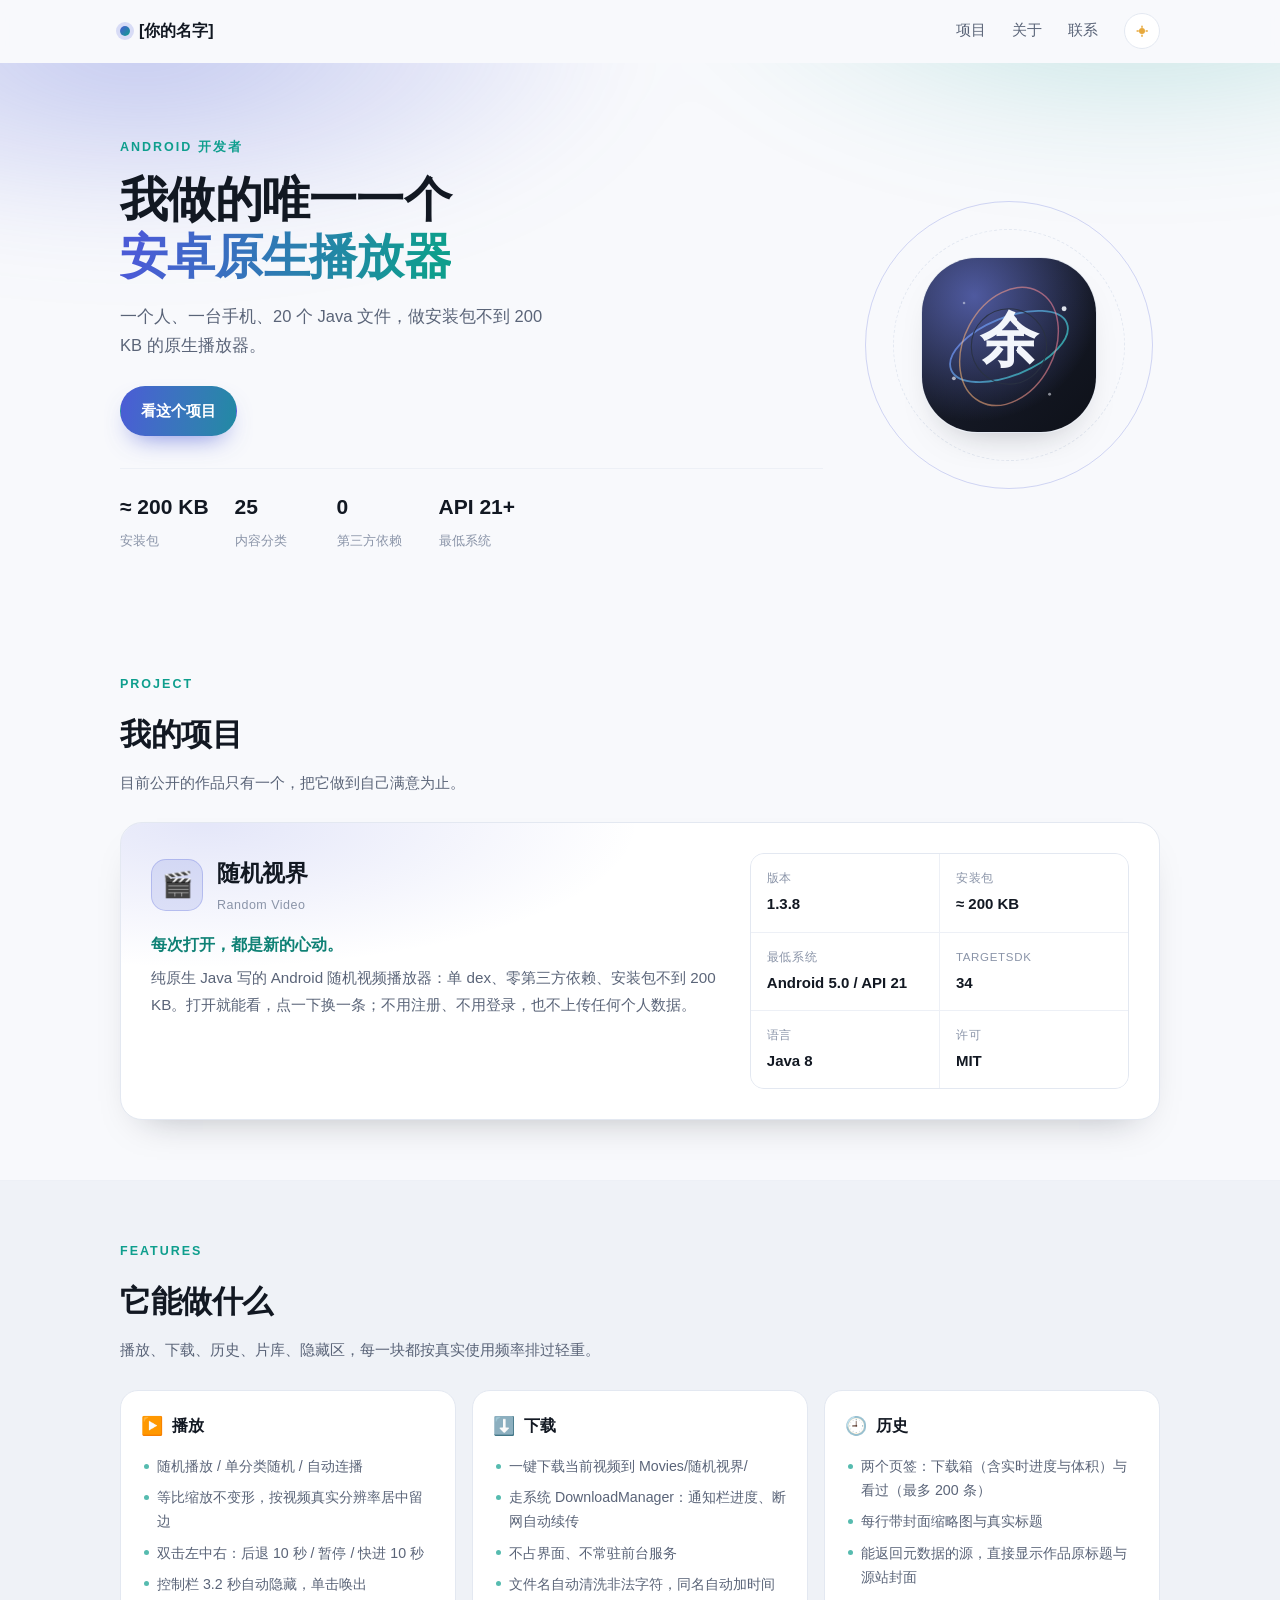
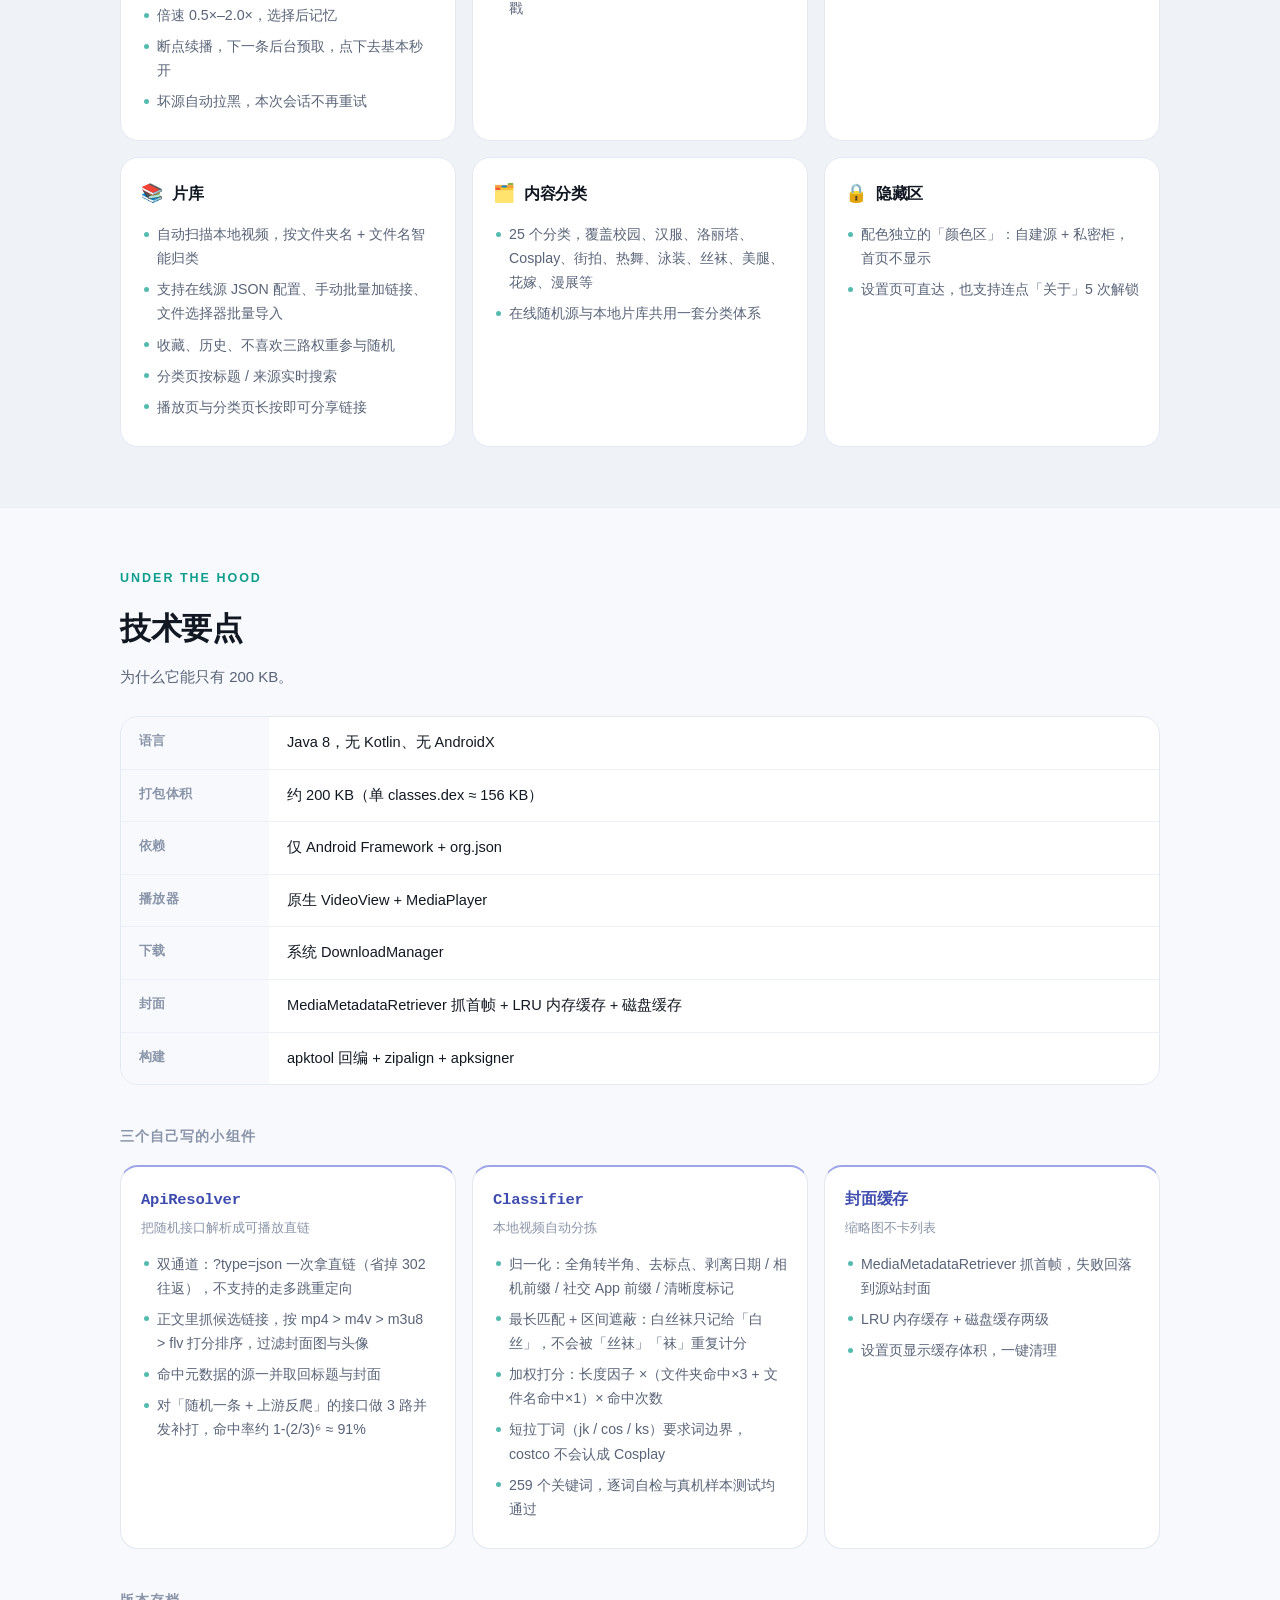
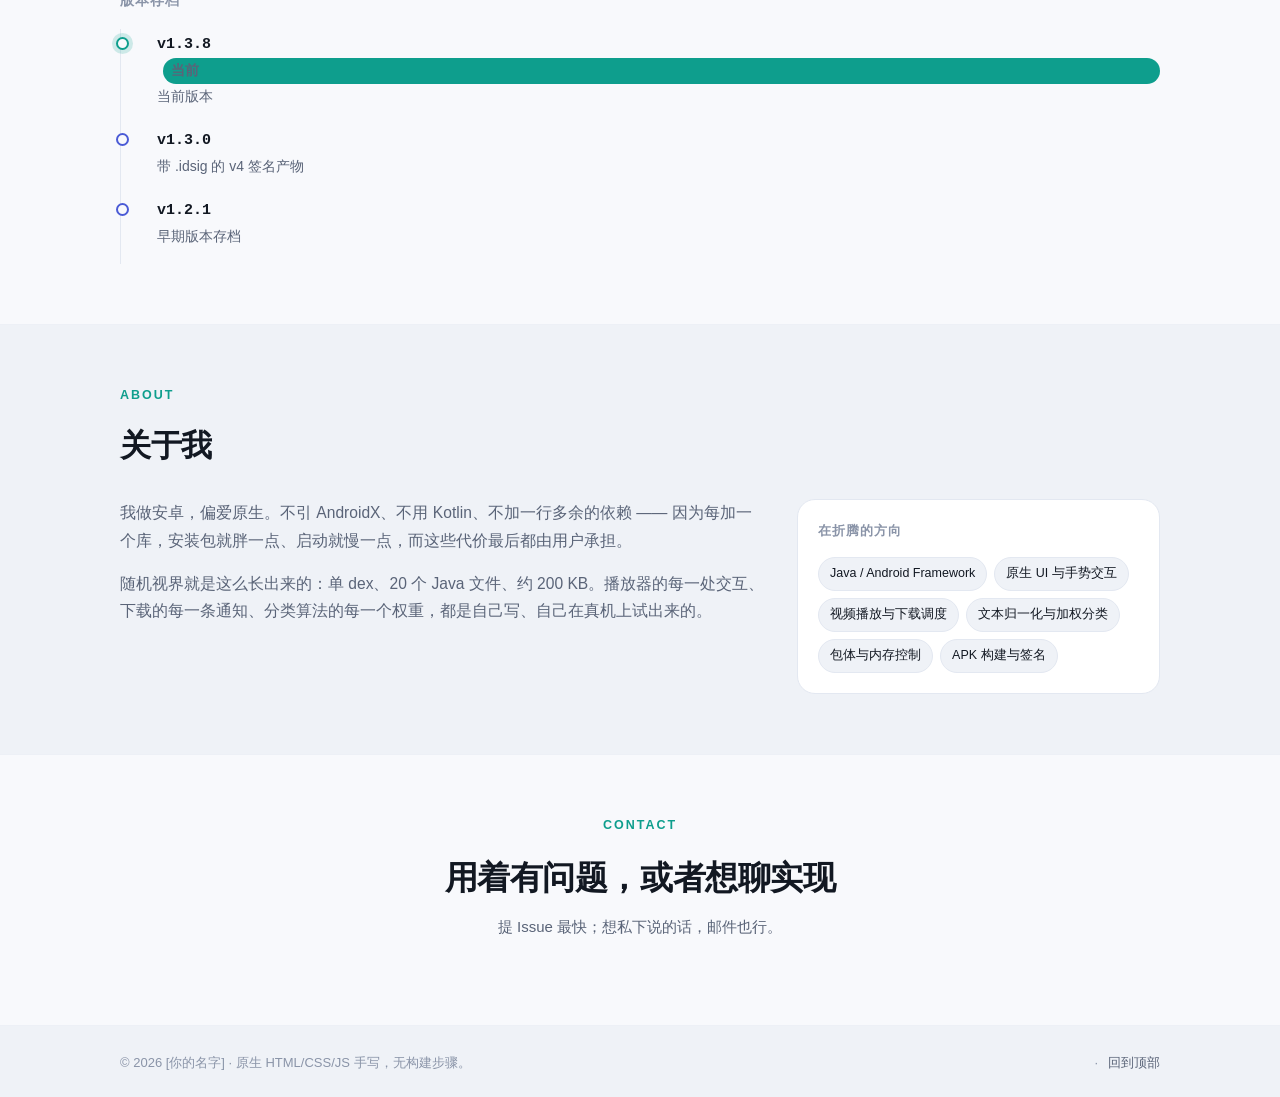
==== index.html @ 2f40b900 "feat: 随机视界作品集站点（单页静态站，含 GitHub Pages 自动部署）" ====
<!DOCTYPE html>
<html lang="zh-CN" data-theme="dark">
<head>
<meta charset="utf-8">
<meta name="viewport" content="width=device-width, initial-scale=1">
<title>随机视界 · 一个 200 KB 的安卓原生播放器</title>
<meta name="description" content="随机视界（Random Video）：纯原生 Java 写的安卓随机视频播放器，单 dex、零第三方依赖、安装包不到 200 KB。">
<meta name="theme-color" content="#0b0d12">
<meta property="og:type" content="website">
<meta property="og:title" content="随机视界 · 一个 200 KB 的安卓原生播放器">
<meta property="og:description" content="打开就能看，点一下换一条。不用注册、不用登录、不上传任何个人数据。">
<meta property="og:image" content="assets/img/avatar.svg">
<link rel="icon" href="assets/img/favicon.svg" type="image/svg+xml">
<link rel="stylesheet" href="assets/css/style.css">
</head>
<body>
<a class="skip" href="#project">跳到项目</a>

<header class="nav" id="nav">
  <div class="wrap nav-inner">
    <a class="brand" href="#top">
      <span class="brand-dot"></span>
      <span id="brandName">我的作品集</span>
    </a>
    <nav class="nav-links" aria-label="主导航">
      <a href="#project">项目</a>
      <a href="#about">关于</a>
      <a href="#contact">联系</a>
    </nav>
    <button class="theme-btn" id="themeBtn" type="button" aria-label="切换主题" title="深色 / 浅色">
      <svg viewBox="0 0 24 24" width="18" height="18" aria-hidden="true"><path class="sun" d="M12 4.5a1 1 0 0 1 1 1V7a1 1 0 1 1-2 0V5.5a1 1 0 0 1 1-1Zm0 12a1 1 0 0 1 1 1v1.5a1 1 0 1 1-2 0V17.5a1 1 0 0 1 1-1ZM4.5 12a1 1 0 0 1 1-1H7a1 1 0 1 1 0 2H5.5a1 1 0 0 1-1-1Zm12 0a1 1 0 0 1 1-1h1.5a1 1 0 1 1 0 2H17.5a1 1 0 0 1-1-1ZM12 8a4 4 0 1 0 0 8 4 4 0 0 0 0-8Z"/></svg>
    </button>
  </div>
</header>

<main id="top">
  <!-- ================= HERO ================= -->
  <section class="hero">
    <div class="hero-glow" aria-hidden="true"></div>
    <div class="wrap hero-inner">
      <div class="hero-text">
        <p class="eyebrow" id="heroRole">Android 开发者</p>
        <h1 class="hero-title">我做的唯一一个<br><span class="grad">安卓原生播放器</span></h1>
        <p class="hero-sub" id="heroTagline">一个人、一台手机、20 个 Java 文件，做安装包不到 200 KB 的原生播放器。</p>
        <div class="hero-actions">
          <a class="btn btn-primary" href="#project">看这个项目</a>
          <a class="btn btn-ghost" id="ghBtn" href="#" hidden target="_blank" rel="noopener">
            <svg viewBox="0 0 16 16" width="16" height="16" aria-hidden="true"><path fill="currentColor" d="M8 0C3.58 0 0 3.58 0 8c0 3.54 2.29 6.53 5.47 7.59.4.07.55-.17.55-.38v-1.33c-2.23.48-2.7-1.07-2.7-1.07-.36-.92-.89-1.17-.89-1.17-.73-.5.05-.49.05-.49.8.06 1.23.82 1.23.82.72 1.23 1.88.87 2.34.67.07-.52.28-.87.51-1.07-1.78-.2-3.64-.89-3.64-3.95 0-.87.31-1.59.82-2.15-.08-.2-.36-1.02.08-2.12 0 0 .67-.21 2.2.82a7.6 7.6 0 0 1 4 0c1.53-1.03 2.2-.82 2.2-.82.44 1.1.16 1.92.08 2.12.51.56.82 1.28.82 2.15 0 3.07-1.87 3.75-3.65 3.95.29.25.54.73.54 1.48v2.2c0 .21.15.46.55.38A8 8 0 0 0 8 0Z"/></svg>
            GitHub
          </a>
        </div>
        <ul class="hero-stats" id="heroStats"></ul>
      </div>
      <div class="hero-art" aria-hidden="true">
        <div class="ring ring-1"></div>
        <div class="ring ring-2"></div>
        <img class="avatar" src="assets/img/avatar.svg" alt="" width="200" height="200">
      </div>
    </div>
  </section>

  <!-- ================= 项目 ================= -->
  <section class="section" id="project">
    <div class="wrap">
      <div class="section-head">
        <div>
          <p class="eyebrow">Project</p>
          <h2>我的项目</h2>
          <p class="section-sub">目前公开的作品只有一个，把它做到自己满意为止。</p>
        </div>
      </div>

      <article class="showcase reveal">
        <div class="show-left">
          <div class="show-badge">
            <span class="show-emoji" id="pEmoji">🎬</span>
            <div>
              <h3 id="pName">随机视界</h3>
              <p id="pEn">Random Video</p>
            </div>
          </div>
          <p class="show-tagline" id="pTagline"></p>
          <p class="show-desc" id="pDesc"></p>
          <div class="show-actions">
            <a class="btn btn-primary" id="repoBtn" href="#" hidden target="_blank" rel="noopener">查看仓库</a>
            <a class="btn btn-ghost" id="dlBtn" href="#" hidden target="_blank" rel="noopener">下载 APK</a>
          </div>
        </div>
        <dl class="facts" id="pFacts"></dl>
      </article>
    </div>
  </section>

  <!-- ================= 功能 ================= -->
  <section class="section section-alt" id="features">
    <div class="wrap">
      <div class="section-head">
        <div>
          <p class="eyebrow">Features</p>
          <h2>它能做什么</h2>
          <p class="section-sub">播放、下载、历史、片库、隐藏区，每一块都按真实使用频率排过轻重。</p>
        </div>
      </div>
      <div class="feat-grid" id="featGrid"></div>
    </div>
  </section>

  <!-- ================= 技术 ================= -->
  <section class="section" id="tech">
    <div class="wrap">
      <div class="section-head">
        <div>
          <p class="eyebrow">Under the hood</p>
          <h2>技术要点</h2>
          <p class="section-sub">为什么它能只有 200 KB。</p>
        </div>
      </div>
      <div class="tech-wrap reveal">
        <table class="tech-table" id="techTable"></table>
      </div>

      <h3 class="sub-title">三个自己写的小组件</h3>
      <div class="mod-grid" id="modGrid"></div>

      <h3 class="sub-title">版本存档</h3>
      <ol class="timeline" id="buildList"></ol>
    </div>
  </section>

  <!-- ================= 关于 ================= -->
  <section class="section section-alt" id="about">
    <div class="wrap">
      <div class="section-head">
        <div>
          <p class="eyebrow">About</p>
          <h2>关于我</h2>
        </div>
      </div>
      <div class="about-grid">
        <div class="about-text" id="bioBox"></div>
        <aside class="about-side">
          <h3>在折腾的方向</h3>
          <ul class="chips" id="focusBox"></ul>
        </aside>
      </div>
    </div>
  </section>

  <!-- ================= 联系 ================= -->
  <section class="section" id="contact">
    <div class="wrap contact">
      <p class="eyebrow">Contact</p>
      <h2>用着有问题，或者想聊实现</h2>
      <p class="section-sub">提 Issue 最快；想私下说的话，邮件也行。</p>
      <div class="contact-actions">
        <a class="btn btn-primary" id="issueBtn" href="#" hidden target="_blank" rel="noopener">GitHub 提 Issue</a>
        <a class="btn btn-ghost" id="mailBtn" href="#" hidden>发邮件</a>
      </div>
    </div>
  </section>
</main>

<footer class="footer">
  <div class="wrap footer-inner">
    <p>© <span id="year"></span> <span id="footName">我的作品集</span> · 原生 HTML/CSS/JS 手写，无构建步骤。</p>
    <p class="footer-links">
      <a id="ghBtn2" href="#" hidden target="_blank" rel="noopener">GitHub</a>
      <span aria-hidden="true">·</span>
      <a href="#top">回到顶部</a>
    </p>
  </div>
</footer>

<script src="assets/js/projects.js"></script>
<script src="assets/js/app.js"></script>
</body>
</html>
---- assets/css/style.css ----
/* ============================================================
   随机视界 · 作品集站点样式
   手写 CSS，无框架、无构建
   ============================================================ */

:root {
  --bg: #0b0d12;
  --bg-soft: #10131b;
  --card: #141821;
  --card-2: #171c26;
  --line: #232936;
  --line-soft: #1a1f2a;
  --text: #e8ecf4;
  --muted: #97a2b6;
  --dim: #6b7688;
  --brand: #7c8cff;
  --brand-2: #35d6c4;
  --shadow: 0 20px 44px -24px rgba(0, 0, 0, .85);
  --radius: 18px;
  --maxw: 1080px;
}

html[data-theme="light"] {
  --bg: #f8f9fc;
  --bg-soft: #eff2f7;
  --card: #ffffff;
  --card-2: #f7f9fd;
  --line: #e3e8f1;
  --line-soft: #edf0f6;
  --text: #121822;
  --muted: #5a6478;
  --dim: #8a94a8;
  --brand: #4b5bd6;
  --brand-2: #0e9e8d;
  --shadow: 0 18px 38px -24px rgba(18, 24, 34, .35);
}

* { box-sizing: border-box; }
html { scroll-behavior: smooth; -webkit-text-size-adjust: 100%; }

body {
  margin: 0;
  background: var(--bg);
  color: var(--text);
  font: 16px/1.75 -apple-system, BlinkMacSystemFont, "Segoe UI", "PingFang SC",
        "Hiragino Sans GB", "Microsoft YaHei", "Noto Sans SC", sans-serif;
  -webkit-font-smoothing: antialiased;
  overflow-x: hidden;
}

img { max-width: 100%; display: block; }
a { color: inherit; text-decoration: none; }
h1, h2, h3, h4 { letter-spacing: -.015em; }

.wrap { width: 100%; max-width: var(--maxw); margin: 0 auto; padding: 0 20px; }

.skip {
  position: absolute; left: -9999px; top: 0; z-index: 99;
  background: var(--brand); color: #fff; padding: 10px 16px; border-radius: 0 0 8px 0;
}
.skip:focus { left: 0; }

/* ---------------- 导航 ---------------- */
.nav {
  position: sticky; top: 0; z-index: 40;
  background: color-mix(in srgb, var(--bg) 80%, transparent);
  backdrop-filter: saturate(160%) blur(14px);
  -webkit-backdrop-filter: saturate(160%) blur(14px);
  border-bottom: 1px solid transparent;
  transition: border-color .25s ease, background .25s ease;
}
.nav.scrolled { border-bottom-color: var(--line); }
.nav-inner { display: flex; align-items: center; gap: 14px; height: 62px; }

.brand { display: flex; align-items: center; gap: 9px; font-weight: 650; }
.brand-dot {
  width: 10px; height: 10px; border-radius: 50%;
  background: linear-gradient(135deg, var(--brand), var(--brand-2));
  box-shadow: 0 0 0 4px color-mix(in srgb, var(--brand) 18%, transparent);
}
.nav-links { margin-left: auto; display: flex; gap: 2px; }
.nav-links a {
  padding: 7px 12px; border-radius: 999px;
  color: var(--muted); font-size: 14.5px;
  transition: color .2s, background .2s;
}
.nav-links a:hover { color: var(--text); background: var(--line-soft); }

.theme-btn {
  display: grid; place-items: center;
  width: 36px; height: 36px; border-radius: 50%;
  border: 1px solid var(--line); background: var(--card);
  color: var(--muted); cursor: pointer;
  transition: color .2s, border-color .2s, transform .25s;
}
.theme-btn:hover { color: var(--text); border-color: var(--dim); transform: rotate(18deg); }
.theme-btn .sun { fill: currentColor; }
html[data-theme="light"] .theme-btn .sun { fill: #e7a83b; }

/* ---------------- Hero ---------------- */
.hero { position: relative; padding: 74px 0 60px; overflow: hidden; }
.hero-glow {
  position: absolute; inset: -45% -15% auto -15%; height: 520px; pointer-events: none;
  background:
    radial-gradient(42% 52% at 20% 44%, color-mix(in srgb, var(--brand) 32%, transparent), transparent 72%),
    radial-gradient(38% 48% at 80% 32%, color-mix(in srgb, var(--brand-2) 24%, transparent), transparent 72%);
  filter: blur(48px);
}
.hero-inner {
  position: relative;
  display: grid; grid-template-columns: 1.4fr .6fr;
  gap: 36px; align-items: center;
}

.eyebrow {
  margin: 0 0 12px; font-size: 12.5px; font-weight: 650;
  letter-spacing: .16em; text-transform: uppercase; color: var(--brand-2);
}
.hero-title {
  margin: 0 0 16px; font-size: clamp(28px, 5.2vw, 48px);
  line-height: 1.2; font-weight: 760;
}
.grad {
  background: linear-gradient(100deg, var(--brand) 6%, var(--brand-2) 94%);
  -webkit-background-clip: text; background-clip: text; color: transparent;
}
.hero-sub { margin: 0 0 26px; max-width: 46ch; color: var(--muted); font-size: 16.5px; }

.hero-actions { display: flex; flex-wrap: wrap; gap: 12px; }
.btn {
  display: inline-flex; align-items: center; gap: 8px;
  padding: 11px 20px; border-radius: 999px;
  font-size: 15px; font-weight: 620; border: 1px solid transparent;
  transition: transform .18s ease, box-shadow .22s ease, background .2s, border-color .2s, color .2s;
}
.btn[hidden] { display: none; }
.btn:hover { transform: translateY(-2px); }
.btn-primary {
  background: linear-gradient(100deg, var(--brand), color-mix(in srgb, var(--brand-2) 70%, var(--brand)));
  color: #fff; box-shadow: 0 12px 26px -12px color-mix(in srgb, var(--brand) 76%, transparent);
}
.btn-ghost { background: var(--card); border-color: var(--line); color: var(--text); }
.btn-ghost:hover { border-color: var(--dim); background: var(--card-2); }

.hero-stats {
  list-style: none; display: flex; flex-wrap: wrap; gap: 26px;
  margin: 32px 0 0; padding: 20px 0 0; border-top: 1px solid var(--line-soft);
}
.hero-stats li { min-width: 76px; }
.hero-stats b { display: block; font-size: 21px; font-weight: 720; }
.hero-stats span { font-size: 12.5px; color: var(--dim); }

.hero-art { position: relative; display: grid; place-items: center; min-height: 220px; }
.avatar {
  position: relative; z-index: 2;
  width: 176px; height: 176px; border-radius: 32%;
  border: 1px solid var(--line); box-shadow: var(--shadow);
}
.ring { position: absolute; border-radius: 50%; border: 1px dashed var(--line); animation: spin 28s linear infinite; }
.ring-1 { width: 232px; height: 232px; }
.ring-2 {
  width: 288px; height: 288px; border-style: solid;
  border-color: color-mix(in srgb, var(--brand) 24%, transparent);
  animation-duration: 44s; animation-direction: reverse;
}
@keyframes spin { to { transform: rotate(360deg); } }

/* ---------------- 区块 ---------------- */
.section { padding: 60px 0; }
.section-alt { background: var(--bg-soft); border-block: 1px solid var(--line-soft); }
.section-head { display: flex; justify-content: space-between; align-items: end; gap: 20px; flex-wrap: wrap; margin-bottom: 26px; }
.section h2 { margin: 0; font-size: clamp(23px, 3.4vw, 31px); font-weight: 730; }
.section-sub { margin: 8px 0 0; color: var(--muted); font-size: 15px; }
.sub-title { margin: 40px 0 16px; font-size: 13.5px; letter-spacing: .08em; text-transform: uppercase; color: var(--dim); }

/* ---------------- 项目主卡 ---------------- */
.showcase {
  display: grid; grid-template-columns: 1.5fr 1fr; gap: 30px;
  padding: 30px; border-radius: 22px;
  background: var(--card); border: 1px solid var(--line);
  box-shadow: var(--shadow); position: relative; overflow: hidden;
}
.showcase::before {
  content: ""; position: absolute; inset: 0; pointer-events: none;
  background: radial-gradient(60% 70% at 8% 0%, color-mix(in srgb, var(--brand) 15%, transparent), transparent 70%);
}
.show-left { position: relative; }
.show-badge { display: flex; align-items: center; gap: 14px; margin-bottom: 6px; }
.show-emoji {
  display: grid; place-items: center; width: 52px; height: 52px; flex: 0 0 52px;
  font-size: 25px; border-radius: 15px;
  background: color-mix(in srgb, var(--brand) 14%, transparent);
  border: 1px solid color-mix(in srgb, var(--brand) 26%, transparent);
}
.show-badge h3 { margin: 0; font-size: 23px; font-weight: 730; }
.show-badge p { margin: 2px 0 0; font-size: 12.5px; letter-spacing: .04em; color: var(--dim); }
.show-tagline { margin: 14px 0 6px; font-size: 16px; font-weight: 600; color: color-mix(in srgb, var(--brand-2) 78%, var(--text)); }
.show-desc { margin: 0 0 22px; color: var(--muted); font-size: 15.2px; }
.show-actions { display: flex; flex-wrap: wrap; gap: 10px; }

.facts {
  margin: 0; display: grid; grid-template-columns: 1fr 1fr; gap: 1px;
  align-content: start; background: var(--line-soft); border: 1px solid var(--line);
  border-radius: 14px; overflow: hidden;
}
.facts > div { background: var(--card); padding: 14px 16px; }
.facts dt { font-size: 11.5px; letter-spacing: .06em; color: var(--dim); text-transform: uppercase; }
.facts dd { margin: 3px 0 0; font-size: 15px; font-weight: 640; }

/* ---------------- 功能卡 ---------------- */
.feat-grid { display: grid; grid-template-columns: repeat(auto-fill, minmax(280px, 1fr)); gap: 16px; }
.feat {
  padding: 20px; border-radius: var(--radius);
  background: var(--card); border: 1px solid var(--line);
  transition: border-color .22s, transform .22s, box-shadow .22s;
}
.feat:hover { transform: translateY(-3px); border-color: color-mix(in srgb, var(--brand) 40%, var(--line)); box-shadow: var(--shadow); }
.feat h3 { display: flex; align-items: center; gap: 9px; margin: 0 0 12px; font-size: 16px; font-weight: 680; }
.feat-ico { font-size: 18px; }
.feat ul, .mod ul { margin: 0; padding: 0; list-style: none; }
.feat li, .mod li {
  position: relative; padding-left: 16px; margin-bottom: 7px;
  color: var(--muted); font-size: 14.2px; line-height: 1.7;
}
.feat li::before, .mod li::before {
  content: ""; position: absolute; left: 3px; top: .68em;
  width: 5px; height: 5px; border-radius: 50%;
  background: color-mix(in srgb, var(--brand-2) 70%, transparent);
}

/* ---------------- 技术表 ---------------- */
.tech-wrap {
  border: 1px solid var(--line); border-radius: var(--radius);
  background: var(--card); overflow: hidden;
}
.tech-table { width: 100%; border-collapse: collapse; font-size: 14.6px; }
.tech-table tr + tr { border-top: 1px solid var(--line-soft); }
.tech-table th {
  width: 148px; text-align: left; padding: 13px 18px; vertical-align: top;
  color: var(--dim); font-weight: 600; font-size: 13px; letter-spacing: .03em;
  background: var(--card-2); white-space: nowrap;
}
.tech-table td { padding: 13px 18px; color: var(--text); }
.tech-table tr:hover td { background: color-mix(in srgb, var(--brand) 4%, transparent); }

/* ---------------- 组件卡 ---------------- */
.mod-grid { display: grid; grid-template-columns: repeat(auto-fill, minmax(290px, 1fr)); gap: 16px; }
.mod {
  padding: 20px; border-radius: var(--radius);
  background: var(--card); border: 1px solid var(--line);
  border-top: 2px solid color-mix(in srgb, var(--brand) 55%, transparent);
}
.mod h4 { margin: 0 0 3px; font-size: 15.5px; font-family: ui-monospace, SFMono-Regular, Menlo, monospace; color: color-mix(in srgb, var(--brand) 78%, var(--text)); }
.mod-sub { margin: 0 0 12px; font-size: 13px; color: var(--dim); }

/* ---------------- 时间线 ---------------- */
.timeline { list-style: none; margin: 0; padding: 0 0 0 20px; border-left: 1px solid var(--line); }
.timeline li { position: relative; padding: 0 0 16px 16px; }
.timeline li::before {
  content: ""; position: absolute; left: -25px; top: 8px;
  width: 9px; height: 9px; border-radius: 50%;
  background: var(--bg); border: 2px solid var(--brand);
}
.timeline li.now::before { border-color: var(--brand-2); box-shadow: 0 0 0 4px color-mix(in srgb, var(--brand-2) 18%, transparent); }
.timeline b { font-size: 15px; font-weight: 680; font-family: ui-monospace, SFMono-Regular, Menlo, monospace; }
.timeline span { display: block; color: var(--muted); font-size: 14px; }
.pill {
  display: inline-block; margin-left: 6px; padding: 1px 8px;
  font-size: 11px; font-weight: 650; border-radius: 999px; vertical-align: 2px;
  color: #06231f; background: var(--brand-2); font-family: inherit;
}

/* ---------------- 关于 ---------------- */
.about-grid { display: grid; grid-template-columns: 1.6fr .9fr; gap: 32px; }
.about-text p { margin: 0 0 16px; color: var(--muted); font-size: 15.6px; }
.about-side { padding: 20px; border-radius: var(--radius); background: var(--card); border: 1px solid var(--line); }
.about-side h3 { margin: 0 0 14px; font-size: 13px; letter-spacing: .07em; text-transform: uppercase; color: var(--dim); }
.chips { list-style: none; margin: 0; padding: 0; display: flex; flex-wrap: wrap; gap: 7px; }
.chips li {
  font-size: 12.5px; padding: 5px 11px; border-radius: 999px;
  border: 1px solid var(--line); background: var(--bg-soft); color: var(--text);
}

/* ---------------- 联系 / 页脚 ---------------- */
.contact { text-align: center; max-width: 640px; }
.contact h2 { font-size: clamp(23px, 4vw, 33px); }
.contact-actions { display: flex; gap: 12px; justify-content: center; flex-wrap: wrap; margin-top: 24px; }

.footer { border-top: 1px solid var(--line-soft); padding: 26px 0; background: var(--bg-soft); }
.footer-inner { display: flex; justify-content: space-between; gap: 14px; flex-wrap: wrap; color: var(--dim); font-size: 13px; }
.footer-inner p { margin: 0; }
.footer-links { display: flex; gap: 10px; }
.footer-links a { color: var(--muted); }
.footer-links a:hover { color: var(--brand-2); }
.footer-links a[hidden] { display: none; }

/* ---------------- 动画 ---------------- */
.reveal { opacity: 0; transform: translateY(16px); transition: opacity .55s ease, transform .55s ease; }
.reveal.in { opacity: 1; transform: none; }

@media (prefers-reduced-motion: reduce) {
  html { scroll-behavior: auto; }
  .ring { animation: none; }
  .reveal { opacity: 1; transform: none; transition: none; }
  .btn, .feat { transition: none; }
}

/* ---------------- 响应式 ---------------- */
@media (max-width: 900px) {
  .hero-inner { grid-template-columns: 1fr; gap: 24px; }
  .hero-art { order: -1; min-height: 170px; }
  .avatar { width: 124px; height: 124px; border-radius: 28%; }
  .ring-1 { width: 168px; height: 168px; }
  .ring-2 { width: 208px; height: 208px; }
  .showcase { grid-template-columns: 1fr; gap: 22px; padding: 24px; }
  .about-grid { grid-template-columns: 1fr; }
  .hero { padding: 44px 0 38px; }
  .section { padding: 44px 0; }
}

@media (max-width: 560px) {
  body { font-size: 15.5px; }
  .nav-links a { padding: 6px 9px; font-size: 13.5px; }
  .hero-title { font-size: 26px; }
  .hero-stats { gap: 18px; }
  .facts { grid-template-columns: 1fr 1fr; }
  .tech-table th { width: 92px; padding: 11px 12px; font-size: 12px; }
  .tech-table td { padding: 11px 12px; font-size: 13.6px; }
  .feat, .mod { padding: 17px; }
  .timeline { padding-left: 16px; }
  .footer-inner { justify-content: center; text-align: center; }
}
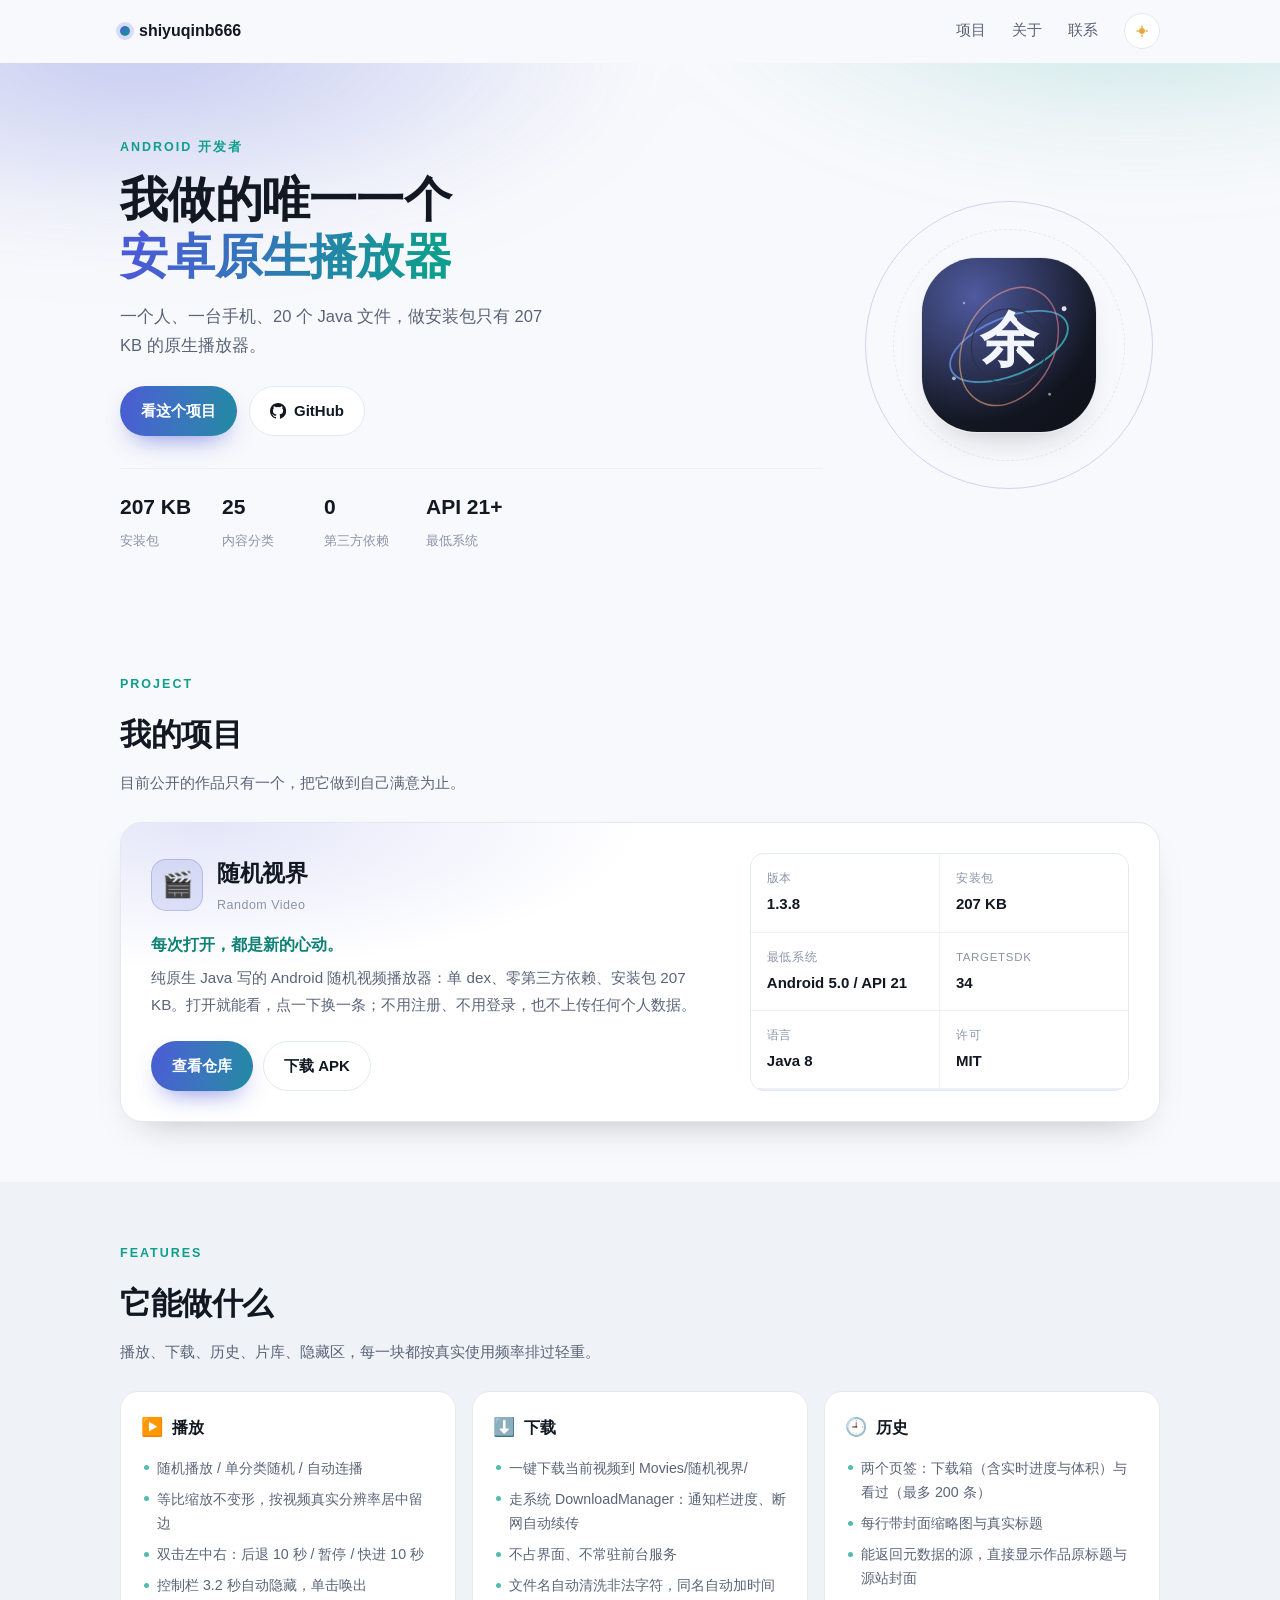
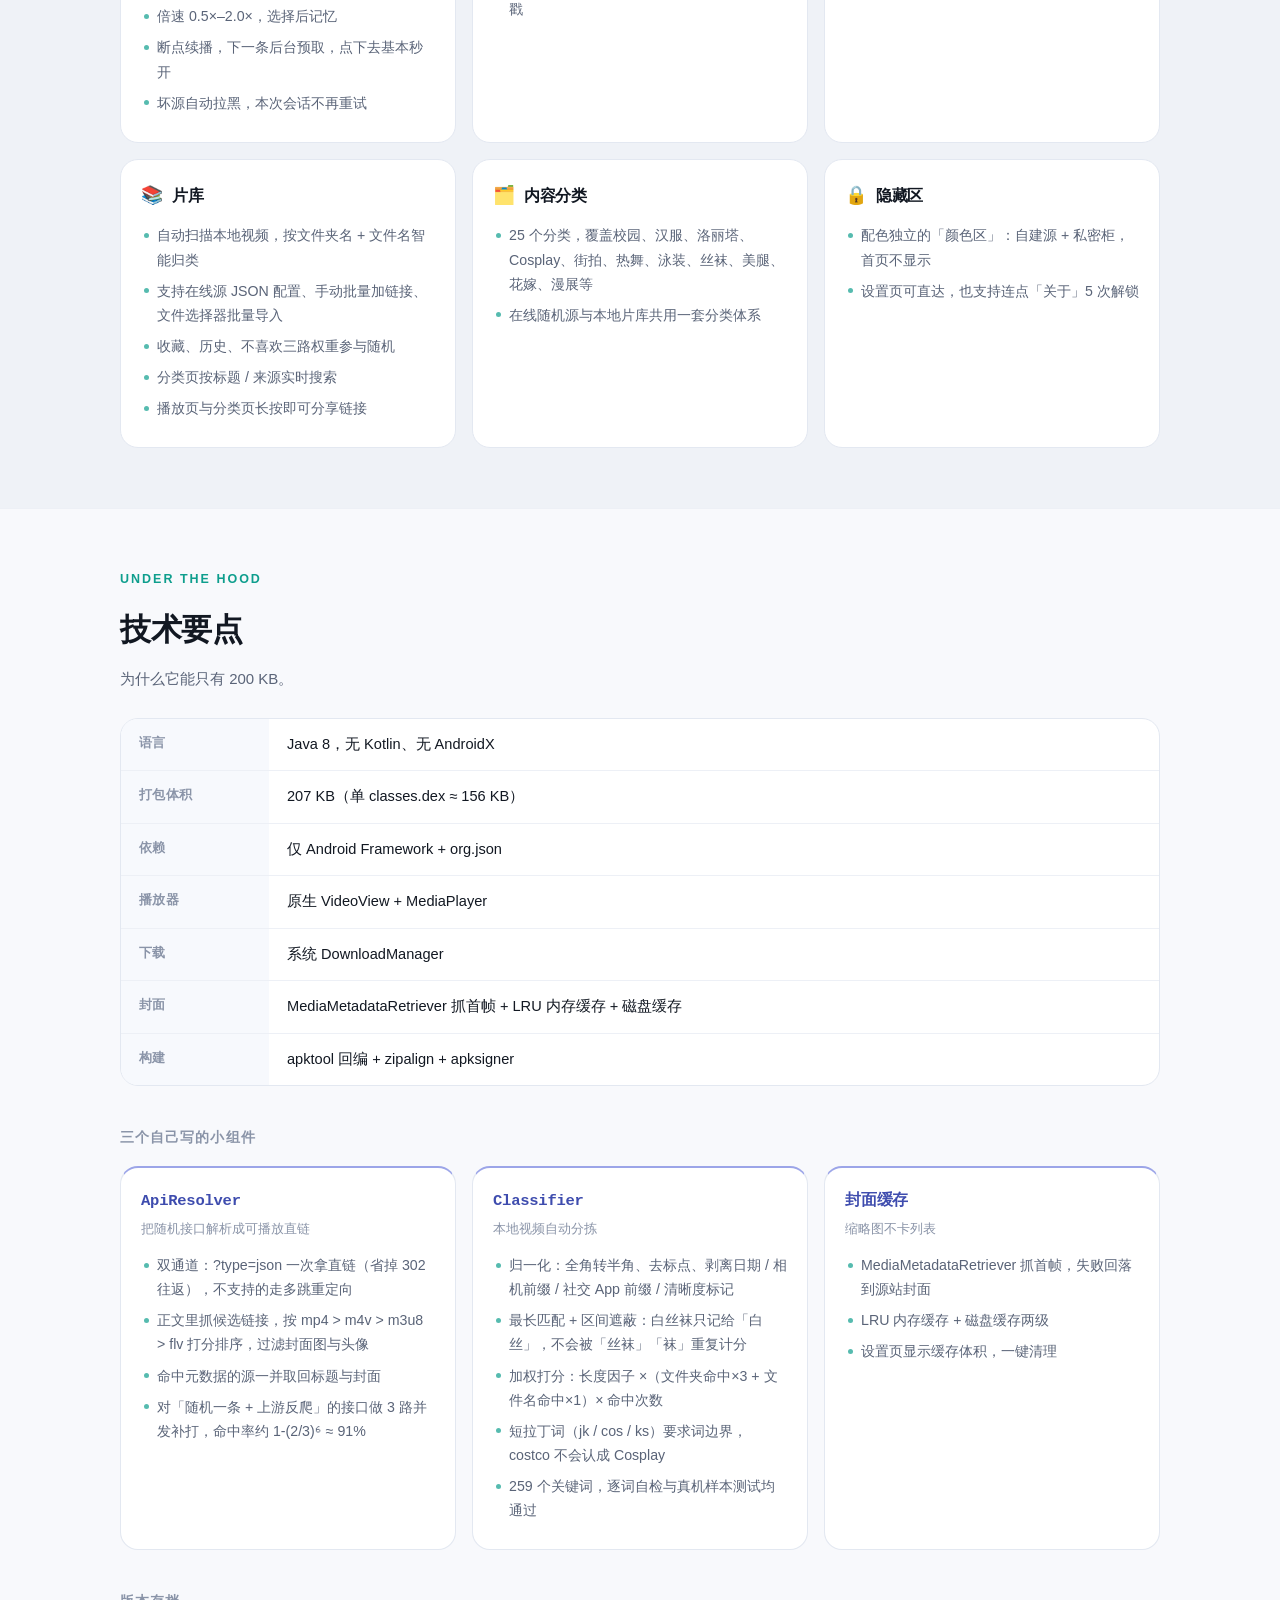
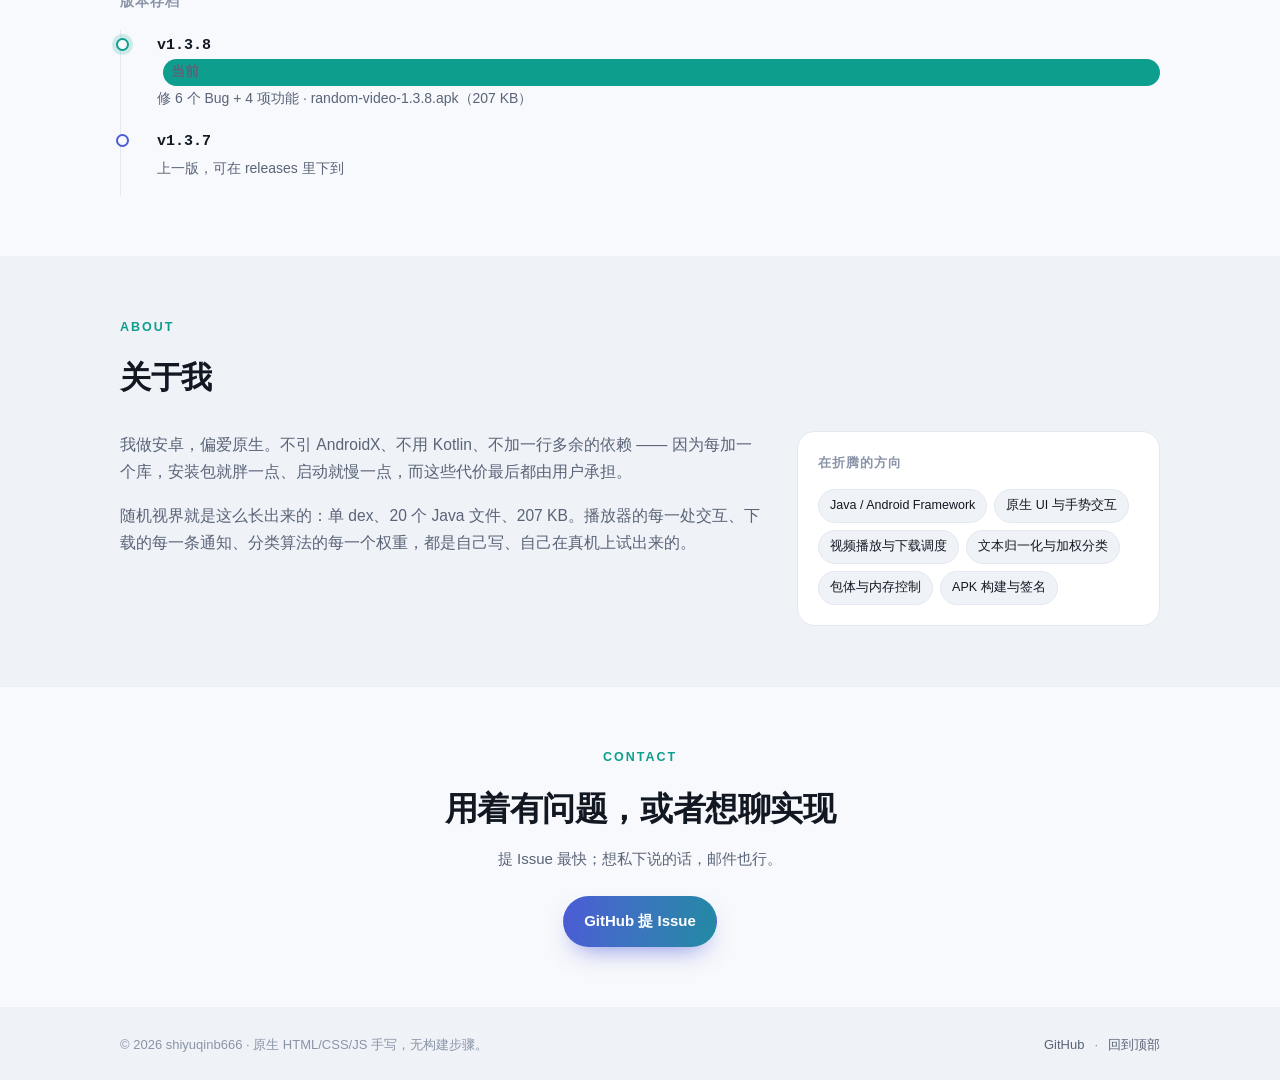
==== commit 413d0ca2: "fix: 体积文案对齐真实 APK（207 KB）" ====
--- a/index.html
+++ b/index.html
@@ -3,11 +3,11 @@
 <head>
 <meta charset="utf-8">
 <meta name="viewport" content="width=device-width, initial-scale=1">
-<title>随机视界 · 一个 200 KB 的安卓原生播放器</title>
+<title>随机视界 · 一个 207 KB 的安卓原生播放器</title>
 <meta name="description" content="随机视界（Random Video）：纯原生 Java 写的安卓随机视频播放器，单 dex、零第三方依赖、安装包不到 200 KB。">
 <meta name="theme-color" content="#0b0d12">
 <meta property="og:type" content="website">
-<meta property="og:title" content="随机视界 · 一个 200 KB 的安卓原生播放器">
+<meta property="og:title" content="随机视界 · 一个 207 KB 的安卓原生播放器">
 <meta property="og:description" content="打开就能看，点一下换一条。不用注册、不用登录、不上传任何个人数据。">
 <meta property="og:image" content="assets/img/avatar.svg">
 <link rel="icon" href="assets/img/favicon.svg" type="image/svg+xml">
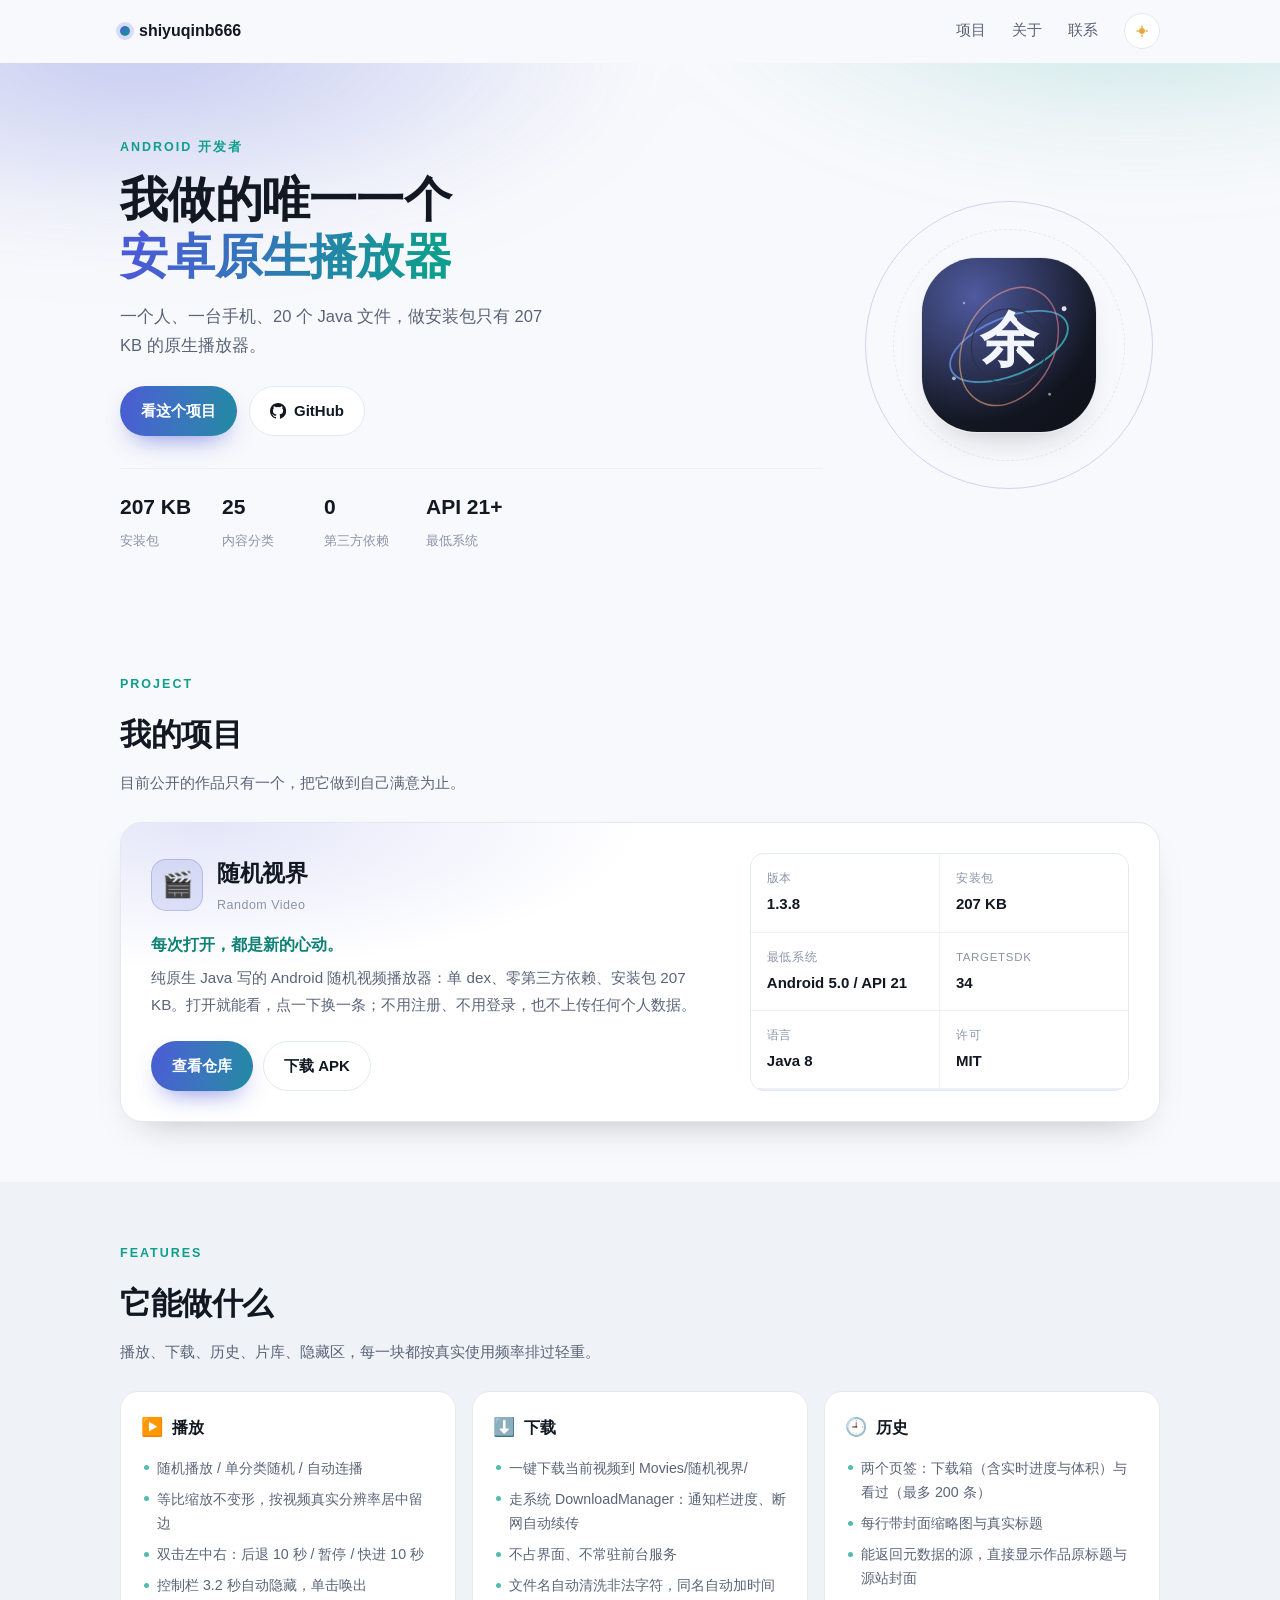
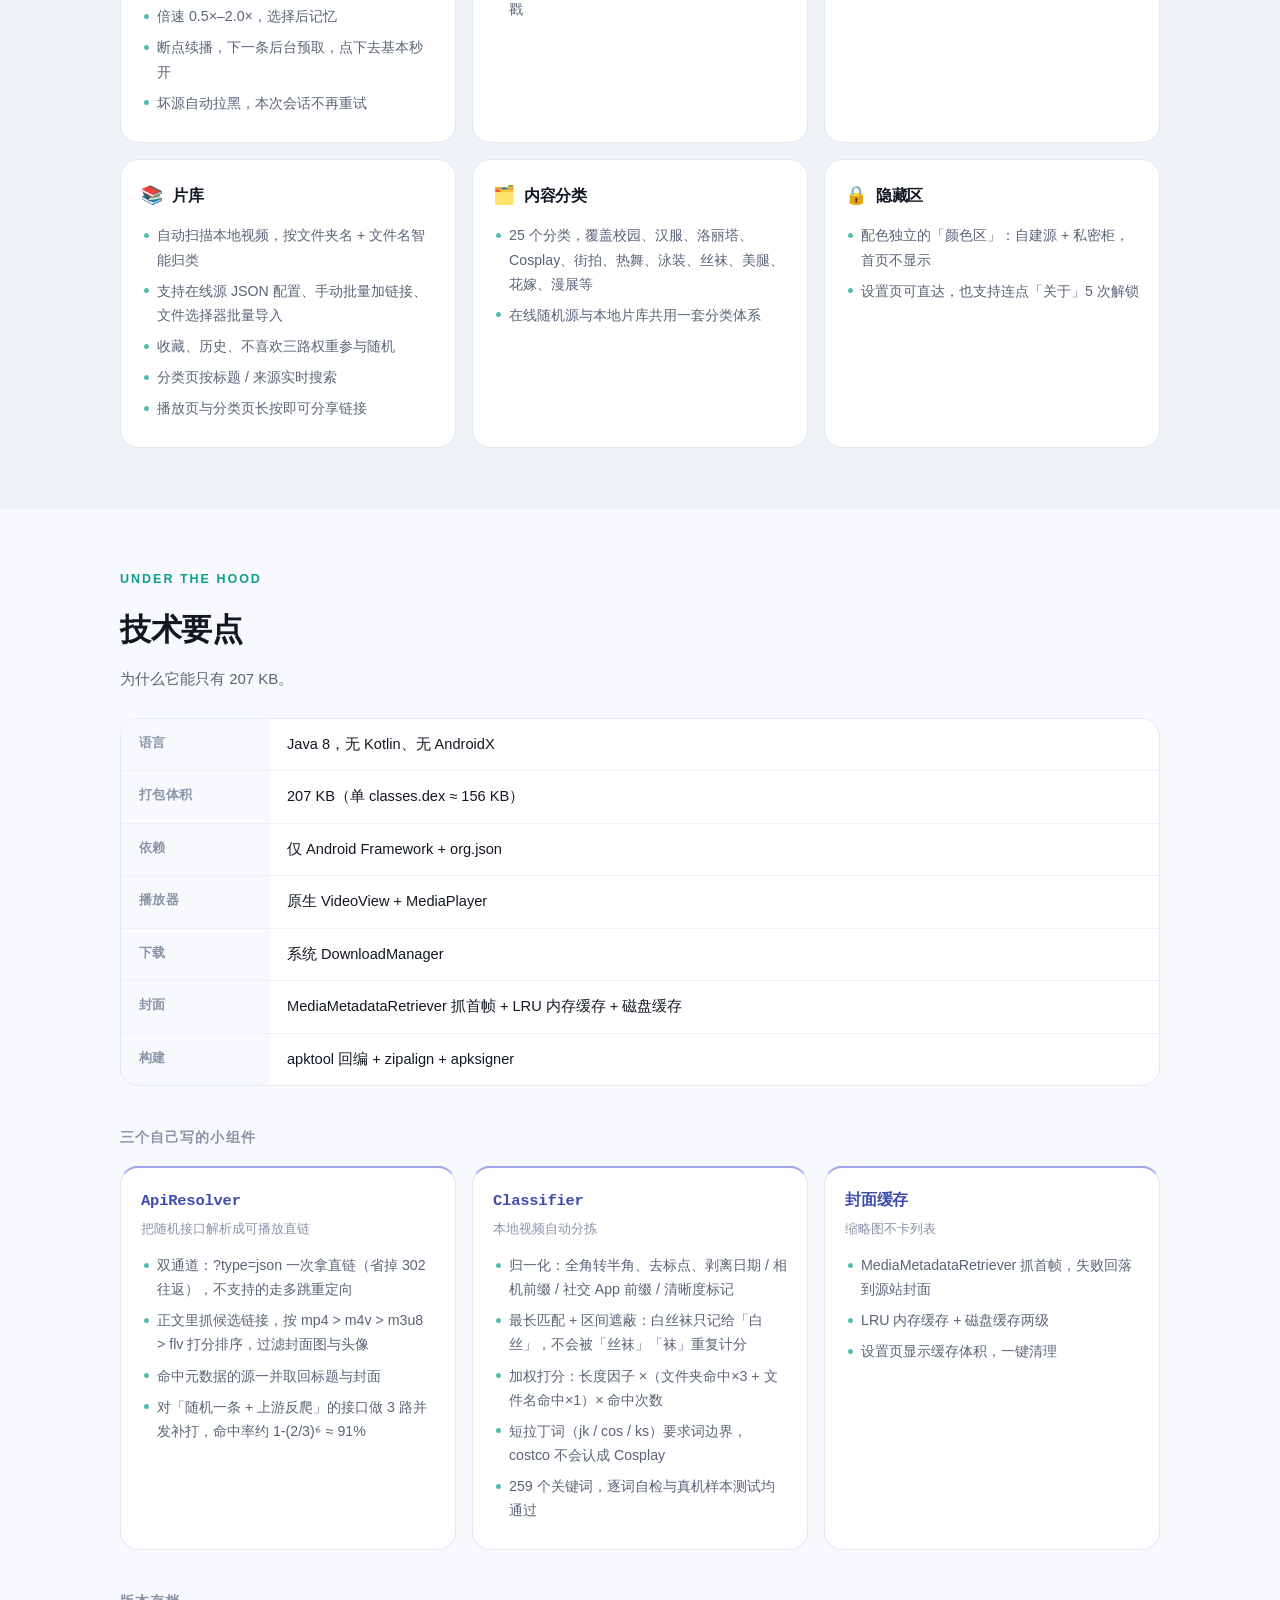
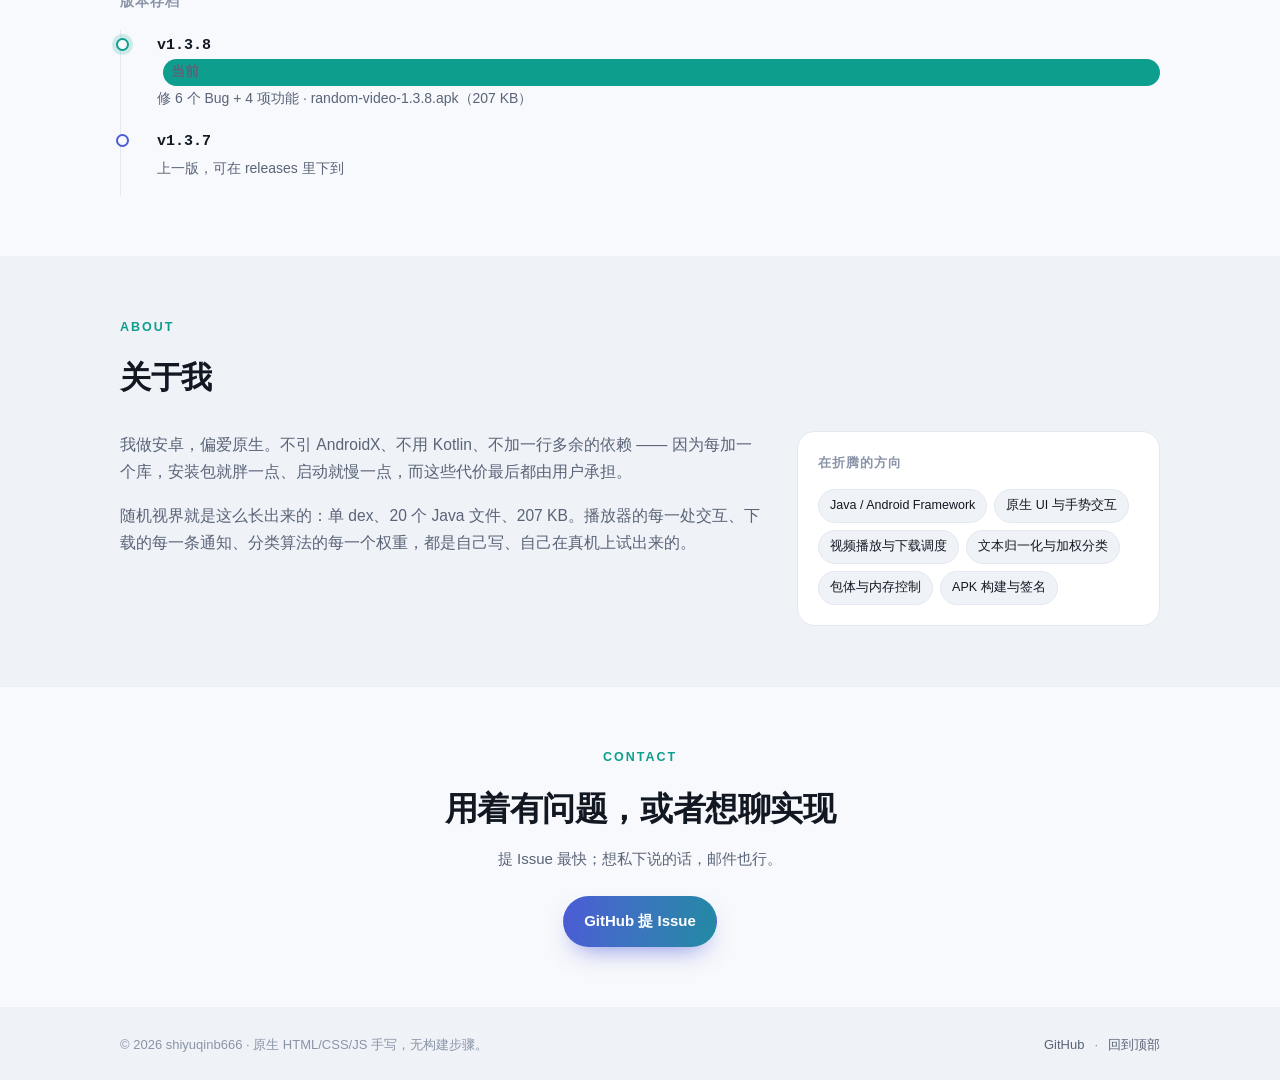
==== commit 244a3030: "fix: 清掉剩余 200 KB 表述" ====
--- a/index.html
+++ b/index.html
@@ -4,7 +4,7 @@
 <meta charset="utf-8">
 <meta name="viewport" content="width=device-width, initial-scale=1">
 <title>随机视界 · 一个 207 KB 的安卓原生播放器</title>
-<meta name="description" content="随机视界（Random Video）：纯原生 Java 写的安卓随机视频播放器，单 dex、零第三方依赖、安装包不到 200 KB。">
+<meta name="description" content="随机视界（Random Video）：纯原生 Java 写的安卓随机视频播放器，单 dex、零第三方依赖、安装包 207 KB。">
 <meta name="theme-color" content="#0b0d12">
 <meta property="og:type" content="website">
 <meta property="og:title" content="随机视界 · 一个 207 KB 的安卓原生播放器">
@@ -41,7 +41,7 @@
       <div class="hero-text">
         <p class="eyebrow" id="heroRole">Android 开发者</p>
         <h1 class="hero-title">我做的唯一一个<br><span class="grad">安卓原生播放器</span></h1>
-        <p class="hero-sub" id="heroTagline">一个人、一台手机、20 个 Java 文件，做安装包不到 200 KB 的原生播放器。</p>
+        <p class="hero-sub" id="heroTagline">一个人、一台手机、20 个 Java 文件，做安装包只有 207 KB 的原生播放器。</p>
         <div class="hero-actions">
           <a class="btn btn-primary" href="#project">看这个项目</a>
           <a class="btn btn-ghost" id="ghBtn" href="#" hidden target="_blank" rel="noopener">
@@ -112,7 +112,7 @@
         <div>
           <p class="eyebrow">Under the hood</p>
           <h2>技术要点</h2>
-          <p class="section-sub">为什么它能只有 200 KB。</p>
+          <p class="section-sub">为什么它能只有 207 KB。</p>
         </div>
       </div>
       <div class="tech-wrap reveal">
